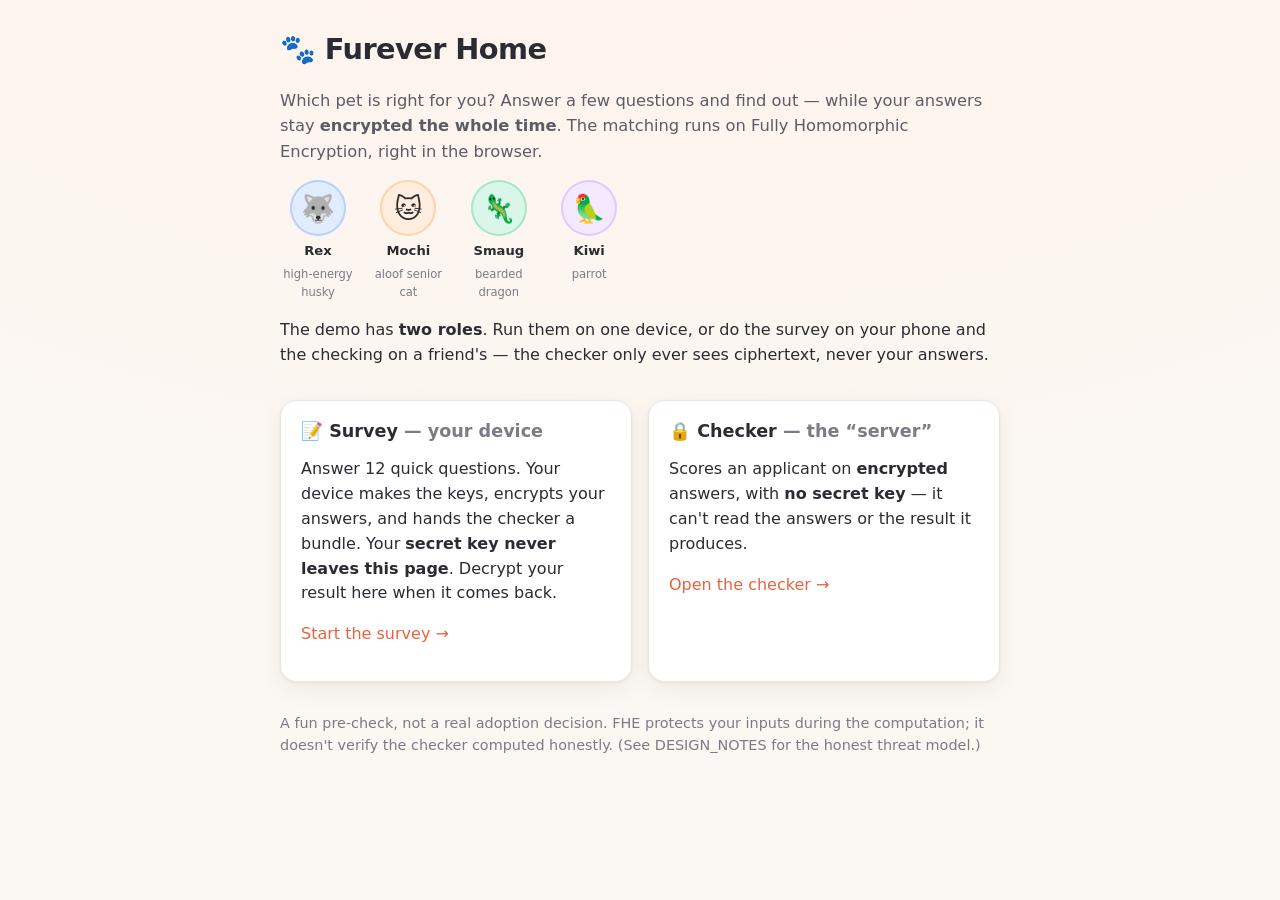
==== web/index.html @ 5b0300f0 "Furever Home — encrypted pet-adoption readiness check (FHE demo) A small Fully Homomorphic Encryptio" ====
<!doctype html>
<html lang="en">
<head>
  <meta charset="utf-8">
  <meta name="viewport" content="width=device-width, initial-scale=1">
  <title>🐾 Furever Home — encrypted pet-adoption check</title>
  <link rel="stylesheet" href="style.css">
</head>
<body>
  <h1>🐾 Furever Home</h1>
  <p class="lead">Which pet is right for you? Answer a few questions and find out —
     while your answers stay <b>encrypted the whole time</b>. The matching runs on
     Fully Homomorphic Encryption, right in the browser.</p>

  <div class="petrow" id="petrow"></div>

  <p>The demo has <b>two roles</b>. Run them on one device, or do the survey on
     your phone and the checking on a friend's — the checker only ever sees
     ciphertext, never your answers.</p>

  <div class="role">
    <div class="card">
      <h2>📝 Survey <span class="sub">— your device</span></h2>
      <p>Answer 12 quick questions. Your device makes the keys, encrypts your
         answers, and hands the checker a bundle. Your <b>secret key never
         leaves this page</b>. Decrypt your result here when it comes back.</p>
      <p><a href="survey.html">Start the survey →</a></p>
    </div>
    <div class="card">
      <h2>🔒 Checker <span class="sub">— the “server”</span></h2>
      <p>Scores an applicant on <b>encrypted</b> answers, with <b>no secret
         key</b> — it can't read the answers or the result it produces.</p>
      <p><a href="checker.html">Open the checker →</a></p>
    </div>
  </div>

  <p class="note">A fun pre-check, not a real adoption decision. FHE protects
     your inputs during the computation; it doesn't verify the checker computed
     honestly. (See DESIGN_NOTES for the honest threat model.)</p>

  <script src="app.js"></script>
  <script>
    document.getElementById("petrow").innerHTML = Furever.PETS.map(p =>
      `<div class="pp">${Furever.petAvatar(p)}<span class="nm">${p.name}</span><span class="sb">${p.sub}</span></div>`
    ).join("");
  </script>
</body>
</html>
---- web/style.css ----
:root {
  --bg: #fbf7f2; --panel: #ffffff; --ink: #2b2b33; --muted: #7b7b88;
  --line: #ece6dd; --brand: #ff7a59; --brand-d: #e8633f; --ok: #1f9d6b; --err: #d8553f;
  --shadow: 0 1px 3px rgba(40,30,20,.06), 0 8px 24px rgba(40,30,20,.06);
  color-scheme: light;
}
* { box-sizing: border-box; }
body { font-family: ui-rounded, "SF Pro Rounded", system-ui, -apple-system, Segoe UI, sans-serif;
  background: radial-gradient(1200px 600px at 50% -10%, #fff3ec, var(--bg)) no-repeat, var(--bg);
  color: var(--ink); line-height: 1.55; margin: 0; padding: 1.5rem 1.25rem 4rem;
  max-width: 760px; margin-inline: auto; }
h1 { font-size: 1.8rem; margin: .2rem 0; letter-spacing: -.02em; }
h2 { font-size: 1.1rem; margin: 0 0 .6rem; }
a { color: var(--brand-d); text-decoration: none; } a:hover { text-decoration: underline; }
.sub { color: var(--muted); }
.lead { color: #5c5c66; font-size: 1.02rem; }

.card { background: var(--panel); border: 1px solid var(--line); border-radius: 16px;
  padding: 1.1rem 1.25rem; margin: 1rem 0; box-shadow: var(--shadow); }
.role { display: flex; gap: 1rem; flex-wrap: wrap; }
.role .card { flex: 1 1 280px; }

button { font: inherit; font-weight: 600; background: var(--brand); color: #fff; border: 0;
  border-radius: 999px; padding: .62rem 1.15rem; cursor: pointer; transition: transform .06s, background .15s; }
button:hover:not(:disabled) { background: var(--brand-d); }
button:active:not(:disabled) { transform: translateY(1px); }
button:disabled { background: #e7e2da; color: #aaa399; cursor: default; }
button.secondary { background: #f1ece4; color: #5c5c66; }
button.secondary:hover:not(:disabled) { background: #e7e1d8; }

select, input[type=file] { font: inherit; background: #fcfaf7; color: var(--ink);
  border: 1px solid var(--line); border-radius: 10px; padding: .45rem .55rem; }
select { width: 100%; }
/* survey questions — selectable option chips (friendlier than dropdowns) */
.q { margin: .6rem 0 1.15rem; }
.q .qlabel { display: block; font-weight: 600; font-size: .96rem; margin-bottom: .45rem; }
.opts { display: flex; flex-wrap: wrap; gap: .45rem; }
.opt { font: inherit; text-align: left; background: #fcfaf7; color: var(--ink); border: 1px solid var(--line);
  border-radius: 10px; padding: .45rem .6rem; cursor: pointer; flex: 1 1 30%; min-width: 132px;
  transition: background .12s, border-color .12s; }
.opts .opt:hover:not(.sel) { border-color: #d9cfc2; background: #f3eee7; }
.opt.sel { background: var(--brand); color: #fff; border-color: var(--brand); font-weight: 600; }
.opt .n { opacity: .55; margin-right: .35rem; font-variant-numeric: tabular-nums; }
.opt.sel .n { opacity: .9; }

/* vertical rhythm so stacked controls/results never touch (fixes mobile spacing) */
.card > * + * { margin-top: .75rem; }

.status { color: var(--brand-d); min-height: 1.4rem; font-weight: 600; }
.status.ok { color: var(--ok); } .status.err { color: var(--err); }
.note { color: var(--muted); font-size: .9rem; }
.mono { font-family: ui-monospace, Menlo, monospace; background: #faf6f0; border: 1px solid var(--line);
  border-radius: 10px; padding: .55rem .7rem; white-space: pre-wrap; word-break: break-all; font-size: .82rem;
  margin-top: .4rem; }
.keylist .no { color: var(--ok); font-weight: 600; } .keylist .has { color: var(--muted); }

/* pet avatar: photo if present, else emoji */
.avatar { position: relative; display: inline-grid; place-items: center; width: 56px; height: 56px;
  border-radius: 50%; background: color-mix(in srgb, var(--accent) 18%, #fff); flex: none;
  box-shadow: inset 0 0 0 2px color-mix(in srgb, var(--accent) 45%, #fff); overflow: hidden; }
.avatar .emoji { font-size: 1.7rem; line-height: 1; }
.avatar img { position: absolute; inset: 0; width: 100%; height: 100%; object-fit: cover; }
.avatar.lg { width: 76px; height: 76px; } .avatar.lg .emoji { font-size: 2.3rem; }

/* result scorecard */
.hero { display: flex; align-items: center; gap: 1rem; padding: 1.1rem 1.2rem; border-radius: 16px;
  background: linear-gradient(120deg, color-mix(in srgb, var(--accent) 16%, #fff), #fff);
  border: 1px solid color-mix(in srgb, var(--accent) 35%, var(--line)); box-shadow: var(--shadow); margin: 1rem 0; }
.hero .avatar { width: 76px; height: 76px; } .hero .avatar .emoji { font-size: 2.3rem; }
.herotag { font-size: .8rem; font-weight: 700; letter-spacing: .04em; text-transform: uppercase;
  color: color-mix(in srgb, var(--accent) 65%, #555); }
.heroname { font-size: 1.45rem; font-weight: 700; letter-spacing: -.01em; }
.heroverdict { color: #5c5c66; }
.cards { display: grid; gap: .7rem; }
.petcard { border: 1px solid var(--line); border-radius: 14px; padding: .8rem .95rem; background: var(--panel);
  border-left: 5px solid var(--accent); }
.petcard.top { background: color-mix(in srgb, var(--accent) 7%, #fff); }
.petcardhead { display: flex; align-items: center; gap: .7rem; margin-bottom: .55rem; }
.petcardhead .avatar { width: 44px; height: 44px; } .petcardhead .avatar .emoji { font-size: 1.4rem; }
.petname { flex: 1; line-height: 1.2; } .petname b { font-size: 1.05rem; } .star { color: #f0a500; }
.bigscore { font-size: 1.5rem; font-weight: 800; color: var(--accent); }
.bigscore span { font-size: .8rem; font-weight: 600; color: var(--muted); }
.catrow { display: grid; grid-template-columns: 5.2rem 1fr 2.2rem; align-items: center; gap: .5rem; margin: .22rem 0; }
.catlbl { color: var(--muted); font-size: .85rem; }
.track { height: 9px; border-radius: 999px; background: #efe9e1; overflow: hidden; }
.fill { display: block; height: 100%; border-radius: 999px; background: var(--accent);
  transition: width .6s cubic-bezier(.2,.8,.2,1); }
.catval { text-align: right; font-variant-numeric: tabular-nums; font-size: .85rem; color: #555; }

/* opt-in proof disclosure */
details.proof { margin: 1rem 0; border: 1px dashed var(--line); border-radius: 12px; background: #fcfaf7; padding: .2rem .9rem; }
details.proof > summary { cursor: pointer; font-weight: 600; color: #5c5c66; padding: .6rem 0; list-style: none; }
details.proof > summary::-webkit-details-marker { display: none; }
details.proof > summary::before { content: "🔎 "; }
details.proof[open] > summary { color: var(--ink); }
details > summary { cursor: pointer; }

/* pet preview row on the landing page */
.petrow { display: flex; gap: .9rem; flex-wrap: wrap; margin: .4rem 0 1rem; }
.petrow .pp { display: flex; flex-direction: column; align-items: center; width: 76px; text-align: center; gap: .3rem; }
.petrow .pp .nm { font-size: .82rem; font-weight: 600; } .petrow .pp .sb { font-size: .72rem; color: var(--muted); }

@media (max-width: 560px) {
  body { padding: 1rem .9rem 3rem; }
  .hero { flex-direction: column; text-align: center; }
  .catrow { grid-template-columns: 4.6rem 1fr 2rem; }
  .opt { flex: 1 1 100%; }            /* full-width, easy-to-tap option rows on phones */
  button { width: 100%; }             /* full-width buttons stack cleanly */
}
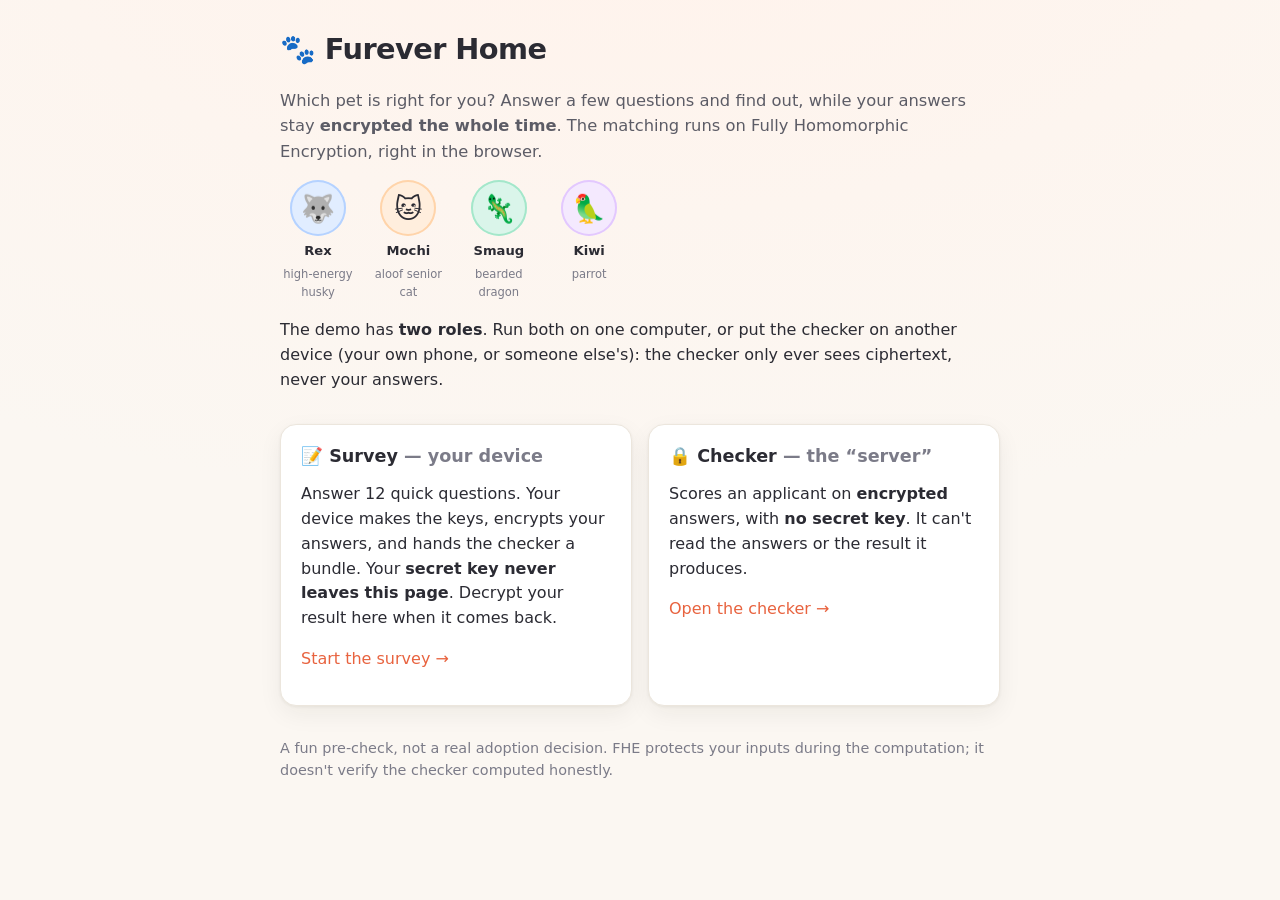
==== commit 2453a49a: "Polish docs + app copy; reconcile the DSL fix Docs - README: restructure "Trying it" into scenarios " ====
--- a/web/index.html
+++ b/web/index.html
@@ -3,19 +3,19 @@
 <head>
   <meta charset="utf-8">
   <meta name="viewport" content="width=device-width, initial-scale=1">
-  <title>🐾 Furever Home — encrypted pet-adoption check</title>
+  <title>🐾 Furever Home: encrypted pet-adoption check</title>
   <link rel="stylesheet" href="style.css">
 </head>
 <body>
   <h1>🐾 Furever Home</h1>
-  <p class="lead">Which pet is right for you? Answer a few questions and find out —
+  <p class="lead">Which pet is right for you? Answer a few questions and find out,
      while your answers stay <b>encrypted the whole time</b>. The matching runs on
      Fully Homomorphic Encryption, right in the browser.</p>
 
   <div class="petrow" id="petrow"></div>
 
-  <p>The demo has <b>two roles</b>. Run them on one device, or do the survey on
-     your phone and the checking on a friend's — the checker only ever sees
+  <p>The demo has <b>two roles</b>. Run both on one computer, or put the checker on
+     another device (your own phone, or someone else's): the checker only ever sees
      ciphertext, never your answers.</p>
 
   <div class="role">
@@ -29,14 +29,14 @@
     <div class="card">
       <h2>🔒 Checker <span class="sub">— the “server”</span></h2>
       <p>Scores an applicant on <b>encrypted</b> answers, with <b>no secret
-         key</b> — it can't read the answers or the result it produces.</p>
+         key</b>. It can't read the answers or the result it produces.</p>
       <p><a href="checker.html">Open the checker →</a></p>
     </div>
   </div>
 
   <p class="note">A fun pre-check, not a real adoption decision. FHE protects
      your inputs during the computation; it doesn't verify the checker computed
-     honestly. (See DESIGN_NOTES for the honest threat model.)</p>
+     honestly.</p>
 
   <script src="app.js"></script>
   <script>
